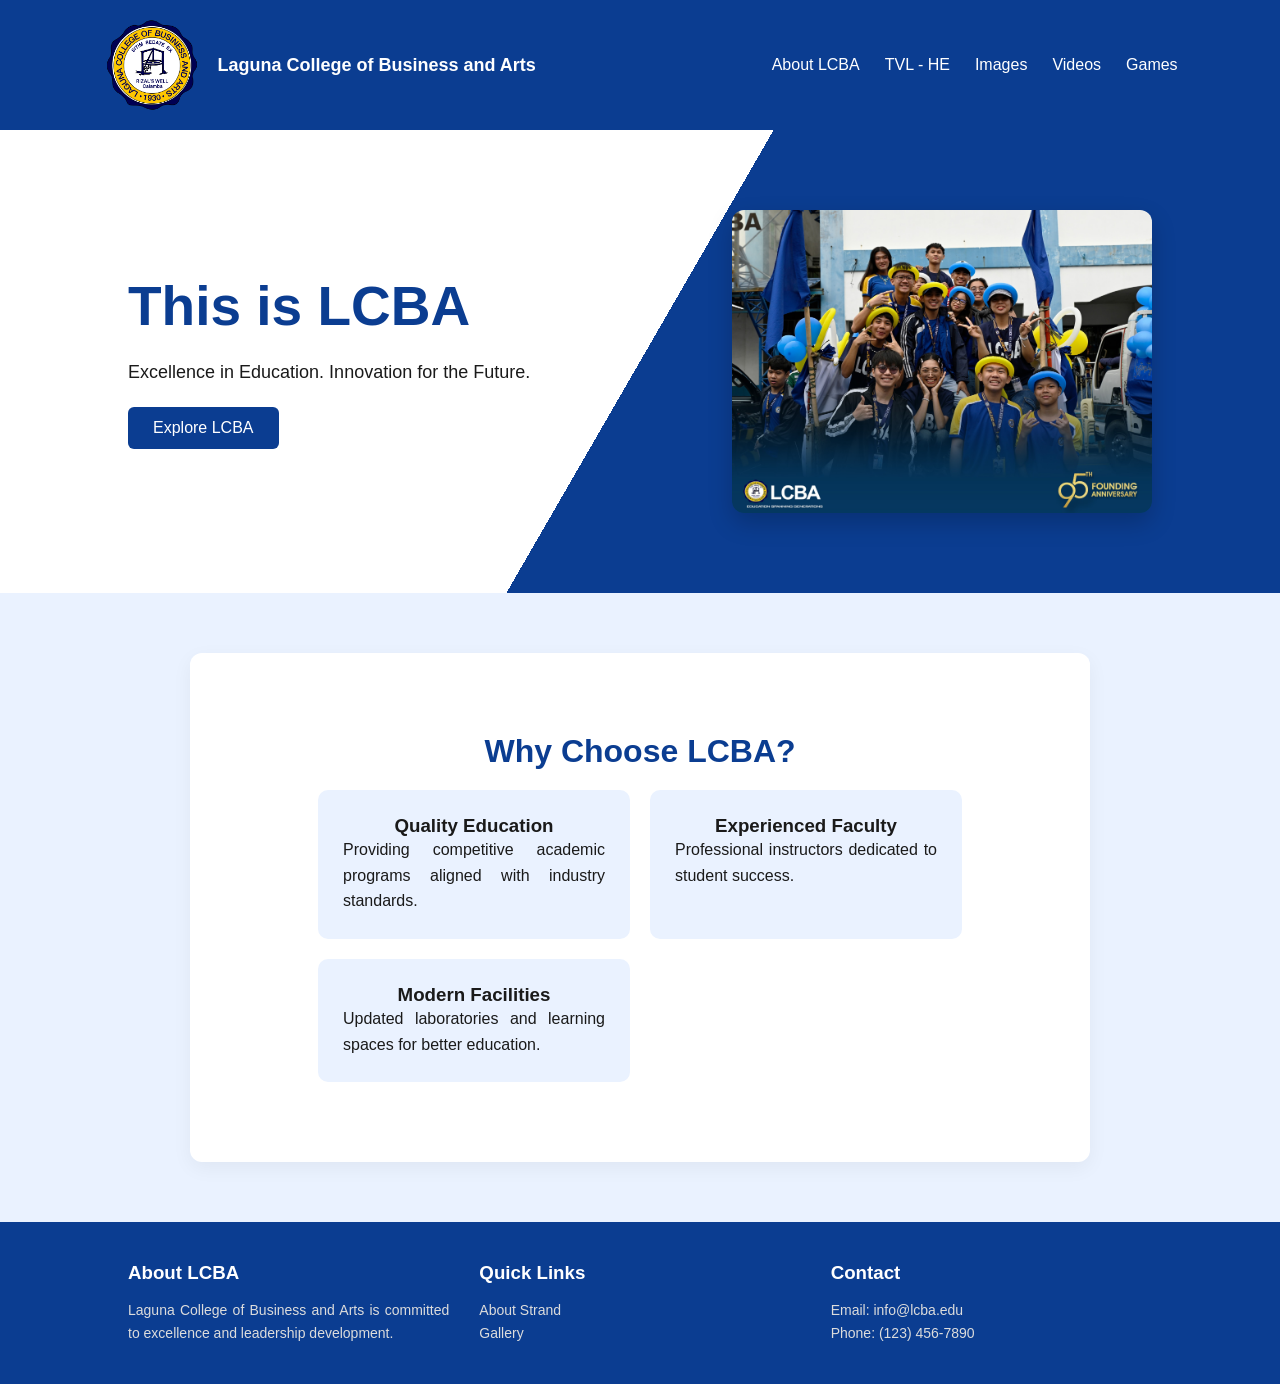
==== index.html @ 26a7df4e "Add files via upload" ====
<!DOCTYPE html>
<html>
<head>
    <title>LCBA Official Website</title>
    <link rel="stylesheet" href="style.css">
</head>
<body>

<header>
    <nav>
       <div class="logo-container">
    <img src="images/LCBA_Seal.png" alt="LCBA Logo" class="logo">
    <div class="logo-text">
        <h2>Laguna College of Business and Arts</h2>
    </div>
</div>
        <div class="menu-toggle" onclick="toggleMenu()">☰</div>
        <ul class="nav-links">
            <li><a href="about-lcba.html">About LCBA</a></li>
            <li><a href="about-strand.html">TVL - HE</a></li>
            <li><a href="image-gallery.html">Images</a></li>
            <li><a href="video-gallery.html">Videos</a></li>
            <li><a href="games.html">Games</a></li>
        </ul>
    </nav>
</header>

<section class="hero">
    <div class="hero-text">
        <h1>This is LCBA</h1>
        <p>Excellence in Education. Innovation for the Future.</p>
        <a href="about-lcba.html" class="btn">Explore LCBA</a>
    </div>
    <img src="images/students.jpg" alt="Students">
</section>

<section class="section">
    <h2>Why Choose LCBA?</h2>
    <div class="card-container">
        <div class="card">
            <h3>Quality Education</h3>
            <p>Providing competitive academic programs aligned with industry standards.</p>
        </div>
        <div class="card">
            <h3>Experienced Faculty</h3>
            <p>Professional instructors dedicated to student success.</p>
        </div>
        <div class="card">
            <h3>Modern Facilities</h3>
            <p>Updated laboratories and learning spaces for better education.</p>
        </div>
    </div>
</section>

<footer>
    <div class="footer-container">
        <div>
            <h3>About LCBA</h3>
            <p>Laguna College of Business and Arts is committed to excellence and leadership development.</p>
        </div>
        <div>
            <h3>Quick Links</h3>
            <p><a href="about-strand.html">About Strand</a></p>
            <p><a href="image-gallery.html">Gallery</a></p>
        </div>
        <div>
            <h3>Contact</h3>
            <p>Email: info@lcba.edu</p>
            <p>Phone: (123) 456-7890</p>
        </div>
    </div>
</footer>

<script src="script.js"></script>
</body>
</html>
---- style.css ----
/* ===== LCBA PROFESSIONAL BLUE & WHITE THEME ===== */

:root {
    --primary-blue: #0b3d91;
    --secondary-blue: #1e5fd9;
    --light-blue: #eaf2ff;
    --white: #ffffff;
    --dark-text: #1a1a1a;
}

* {
    margin: 0;
    padding: 0;
    box-sizing: border-box;
    font-family: 'Segoe UI', sans-serif;
}

html {
    scroll-behavior: smooth;
}

body {
    background-color: var(--light-blue);
    color: var(--dark-text);
}

/* ===== NAVIGATION ===== */

header {
    background-color: var(--primary-blue);
    padding: 15px 8%;
    position: sticky;
    top: 0;
    z-index: 1000;
}

nav {
    display: flex;
    justify-content: space-between;
    align-items: center;
}

.nav-links {
    list-style: none;
    display: flex;
}

.nav-links li {
    margin-left: 25px;
}

.nav-links a {
    text-decoration: none;
    color: var(--white);
    font-weight: 500;
    transition: 0.3s;
}

.nav-links a:hover {
    color: #90c2ff;
}

.menu-toggle {
    display: none;
    font-size: 26px;
    color: white;
    cursor: pointer;
}

/* ===== HERO SECTION ===== */

.hero {
    display: flex;
    align-items: center;
    justify-content: space-between;
    padding: 80px 10%;
    background: linear-gradient(120deg, var(--white) 50%, var(--primary-blue) 50%);
}

.hero-text {
    flex: 1;
}

.hero-text h1 {
    font-size: 55px;
    color: var(--primary-blue);
}

.hero-text p {
    margin: 20px 0;
    font-size: 18px;
}

.btn {
    display: inline-block;
    padding: 12px 25px;
    background-color: var(--primary-blue);
    color: var(--white);
    text-decoration: none;
    border-radius: 6px;
    transition: 0.3s;
}

.btn:hover {
    background-color: var(--secondary-blue);
}

.hero img {
    flex: 1;
    max-width: 420px;
    border-radius: 12px;
    box-shadow: 0 10px 25px rgba(0,0,0,0.2);
}

/* ===== SECTIONS ===== */

.section {
    padding: 80px 10%;
    background-color: var(--white);
    border-radius: 12px;
    box-shadow: 0 6px 20px rgba(0,0,0,0.05);
    opacity: 0;
    transform: translateY(20px);
    animation: fadeUp 0.8s ease forwards;
    max-width: 900px;
    margin: 60px auto;   /* centers the whole section */
    text-align: center;
}

.section h2 {
    margin-bottom: 20px;
    color: var(--primary-blue);
    font-size: 32px;
}

/* ===== CARDS ===== */

.card-container {
    display: grid;
    grid-template-columns: repeat(auto-fit, minmax(250px, 1fr));
    gap: 20px;
}

.card {
    background-color: var(--light-blue);
    padding: 25px;
    border-radius: 10px;
    transition: 0.3s;
}

.card:hover {
    transform: translateY(-5px);
}

/* ===== GALLERY ===== */

.gallery {
    display: grid;
    grid-template-columns: repeat(auto-fit, minmax(280px, 1fr));
    gap: 20px;
}

.gallery img, iframe {
    width: 100%;
    border-radius: 10px;
    transition: 0.3s;
}

.gallery img:hover {
    transform: scale(1.05);
}

/* ===== FOOTER ===== */

footer {
    background-color: var(--primary-blue);
    color: var(--white);
    padding: 40px 10%;
    margin-top: 50px;
}

.footer-container {
    display: grid;
    grid-template-columns: repeat(auto-fit, minmax(200px, 1fr));
    gap: 30px;
}

footer h3 {
    margin-bottom: 15px;
}

footer p, footer a {
    font-size: 14px;
    color: #dcdcdc;
    text-decoration: none;
}

footer a:hover {
    color: white;
}

/* ===== RESPONSIVE ===== */

@media (max-width: 768px) {

    .hero {
        flex-direction: column;
        text-align: center;
        background: var(--white);
    }

    .hero img {
        margin-top: 30px;
    }

    .nav-links {
        display: none;
        flex-direction: column;
        background-color: var(--primary-blue);
        position: absolute;
        right: 8%;
        top: 60px;
        padding: 20px;
        border-radius: 8px;
    }

    .nav-links.active {
        display: flex;
    }

    .menu-toggle {
        display: block;
    }
}

/* ===== SLIDESHOW ===== */

.slideshow-container {
  max-width: 700px;   /* resized */
  height: 350px;      /* fixed height */
  position: relative;
  margin: 30px auto;
  border-radius: 12px;
  overflow: hidden;
}

.mySlides img {
  width: 100%;
  height: 350px;      /* match container */
  object-fit: cover;  /* prevents stretching */
}

.mySlides {
  display: none;
}

.numbertext {
  color: white;
  font-size: 14px;
  padding: 8px 12px;
  position: absolute;
  top: 0;
  background-color: rgba(0,0,0,0.5);
  border-bottom-right-radius: 8px;
}

.text {
  color: white;
  font-size: 16px;
  padding: 10px;
  position: absolute;
  bottom: 0;
  width: 100%;
  text-align: center;
  background: rgba(11,61,145,0.7);
}

.dot {
  height: 14px;
  width: 14px;
  margin: 0 3px;
  background-color: #ccc;
  border-radius: 50%;
  display: inline-block;
  transition: 0.3s;
}

.dot.active {
  background-color: #0b3d91;
}

.fade {
  animation-name: fade;
  animation-duration: 1.5s;
}

@keyframes fade {
  from {opacity: .4}
  to {opacity: 1}
}

/* ===== GALLERY SLIDESHOW ===== */

.gallery-container {
  position: relative;
  max-width: 800px;
  margin: 40px auto;
}

.gallery-slide {
  display: none;
}

.gallery-slide img {
  width: 100%;
  height: 400px;
  object-fit: cover;
  border-radius: 12px;
}

/* Arrows */
.prev,
.next {
  cursor: pointer;
  position: absolute;
  top: 45%;
  padding: 12px;
  color: white;
  font-weight: bold;
  font-size: 22px;
  background-color: rgba(11,61,145,0.7);
  border-radius: 50%;
  user-select: none;
  transition: 0.3s;
}

.next {
  right: 10px;
}

.prev {
  left: 10px;
}

.prev:hover,
.next:hover {
  background-color: #0b3d91;
}

/* Caption */
.caption-container {
  text-align: center;
  background-color: #0b3d91;
  padding: 10px;
  color: white;
  border-radius: 0 0 12px 12px;
}

/* Thumbnail row */
.thumb-row {
  display: flex;
  justify-content: center;
  margin-top: 15px;
  flex-wrap: wrap;
}

.thumb-column {
  width: 100px;
  margin: 5px;
}

.thumb-column img {
  width: 100%;
  border-radius: 6px;
  cursor: pointer;
  opacity: 0.6;
  transition: 0.3s;
}

.thumb-column img:hover,
.active-thumb {
  opacity: 1;
  border: 2px solid #0b3d91;
}

/* ===== HORIZONTAL SCROLL GALLERY ===== */

.scroll-gallery-section {
  margin-top: 60px;
  text-align: center;
}

.scroll-container {
  overflow-x: auto;
  white-space: nowrap;
  padding: 20px;
  background-color: #f4f6fa;
  border-radius: 12px;
}

.scroll-container img {
  width: 350px;
  height: 230px;
  object-fit: cover;
  margin-right: 15px;
  border-radius: 10px;
  transition: 0.3s;
  cursor: pointer;
}

.scroll-container img:hover {
  transform: scale(1.05);
  box-shadow: 0 6px 15px rgba(0,0,0,0.2);
}

/* ===== LOGO STYLING ===== */

.logo-container {
  display: flex;
  align-items: center;
  gap: 15px;
}

.logo-container h2 {
    color: white;
    font-size: 18px;
    margin: 0;
    text-align: justify; /* This justifies the text */
}

.logo {
  width: 100px;      /* change size here */
  height: 100px;
  object-fit: contain;
}

.logo-text h2 {
    font-size: 18px;
    margin: 0;
    color: #ffffff; /* Change color if needed */
    font-weight: bold;
}

.site-title {
  font-size: 24px;
  font-weight: bold;
  color: white;
}

.video-section {
    text-align: center;
    padding: 60px 20px;
}

.section-subtitle {
    margin-bottom: 40px;
    color: #555;
    font-size: 16px;
}

.video-grid {
    display: grid;
    grid-template-columns: repeat(auto-fit, minmax(250px, 1fr));
    gap: 30px;
    max-width: 1100px;
    margin: 0 auto;
}

.video-card {
    background: #fff;
    border-radius: 10px;
    box-shadow: 0 4px 15px rgba(0,0,0,0.1);
    padding: 15px;
    transition: transform 0.3s ease;
}

.video-card:hover {
    transform: translateY(-5px);
}

.video-card video {
    width: 100%;
    border-radius: 8px;
}

.video-card h3 {
    margin-top: 15px;
    font-size: 16px;
    color: #333;
}

.back-btn {
    display: inline-block;
    margin-top: 40px;
}

.game-section {
    text-align: center;
    padding: 60px 20px;
}

.game-info {
    margin-bottom: 20px;
}

.ingredients {
    display: grid;
    grid-template-columns: repeat(auto-fit, minmax(120px, 1fr));
    gap: 15px;
    max-width: 600px;
    margin: 20px auto;
}


.ingredients button:hover {
    background-color: var(--secondary-blue);
}

#result {
    font-weight: bold;
    margin-top: 20px;
}


@keyframes fadeUp {
    to {
        opacity: 1;
        transform: translateY(0);
    }
}

/* Justify paragraph text */
p {
  text-align: justify;
  line-height: 1.6;
}

.section p {
  text-align: justify;
}

/* ===== GAME UI IMPROVEMENTS ===== */

.game-section {
    text-align: center;
}

.game-info {
    background: #f4f6fa;
    padding: 20px;
    border-radius: 12px;
    margin-bottom: 25px;
    box-shadow: 0 5px 15px rgba(0,0,0,0.1);
}

#time {
    font-size: 28px;
    font-weight: bold;
    color: red;
}

#score {
    font-size: 24px;
    font-weight: bold;
    color: green;
}

.ingredients button {
    padding: 12px 18px;
    margin: 8px;
    border: none;
    border-radius: 8px;
    cursor: pointer;
    background-color: #0b3d91;
    color: white;
    transition: 0.3s;
}

.ingredients button:hover {
    transform: scale(1.05);
}

.ingredients button.correct {
    background-color: green;
}

.ingredients button.wrong {
    background-color: red;
}

.ingredients button:disabled {
    opacity: 0.5;
    cursor: not-allowed;
}

.start-btn {
    background-color: orange;
    margin-top: 20px;
}

#result {
    font-size: 20px;
    font-weight: bold;
    margin-top: 20px;
}

/* ===== GAME OVER SCREEN ===== */

.game-over {
    display: none;
    position: fixed;
    top: 0;
    left: 0;
    width: 100%;
    height: 100%;
    background: rgba(0,0,0,0.7);
    justify-content: center;
    align-items: center;
    z-index: 1000;
}

.game-over-content {
    background: white;
    padding: 40px;
    border-radius: 15px;
    text-align: center;
    width: 350px;
    box-shadow: 0 10px 25px rgba(0,0,0,0.3);
}

.game-over-content h2 {
    margin-bottom: 15px;
}
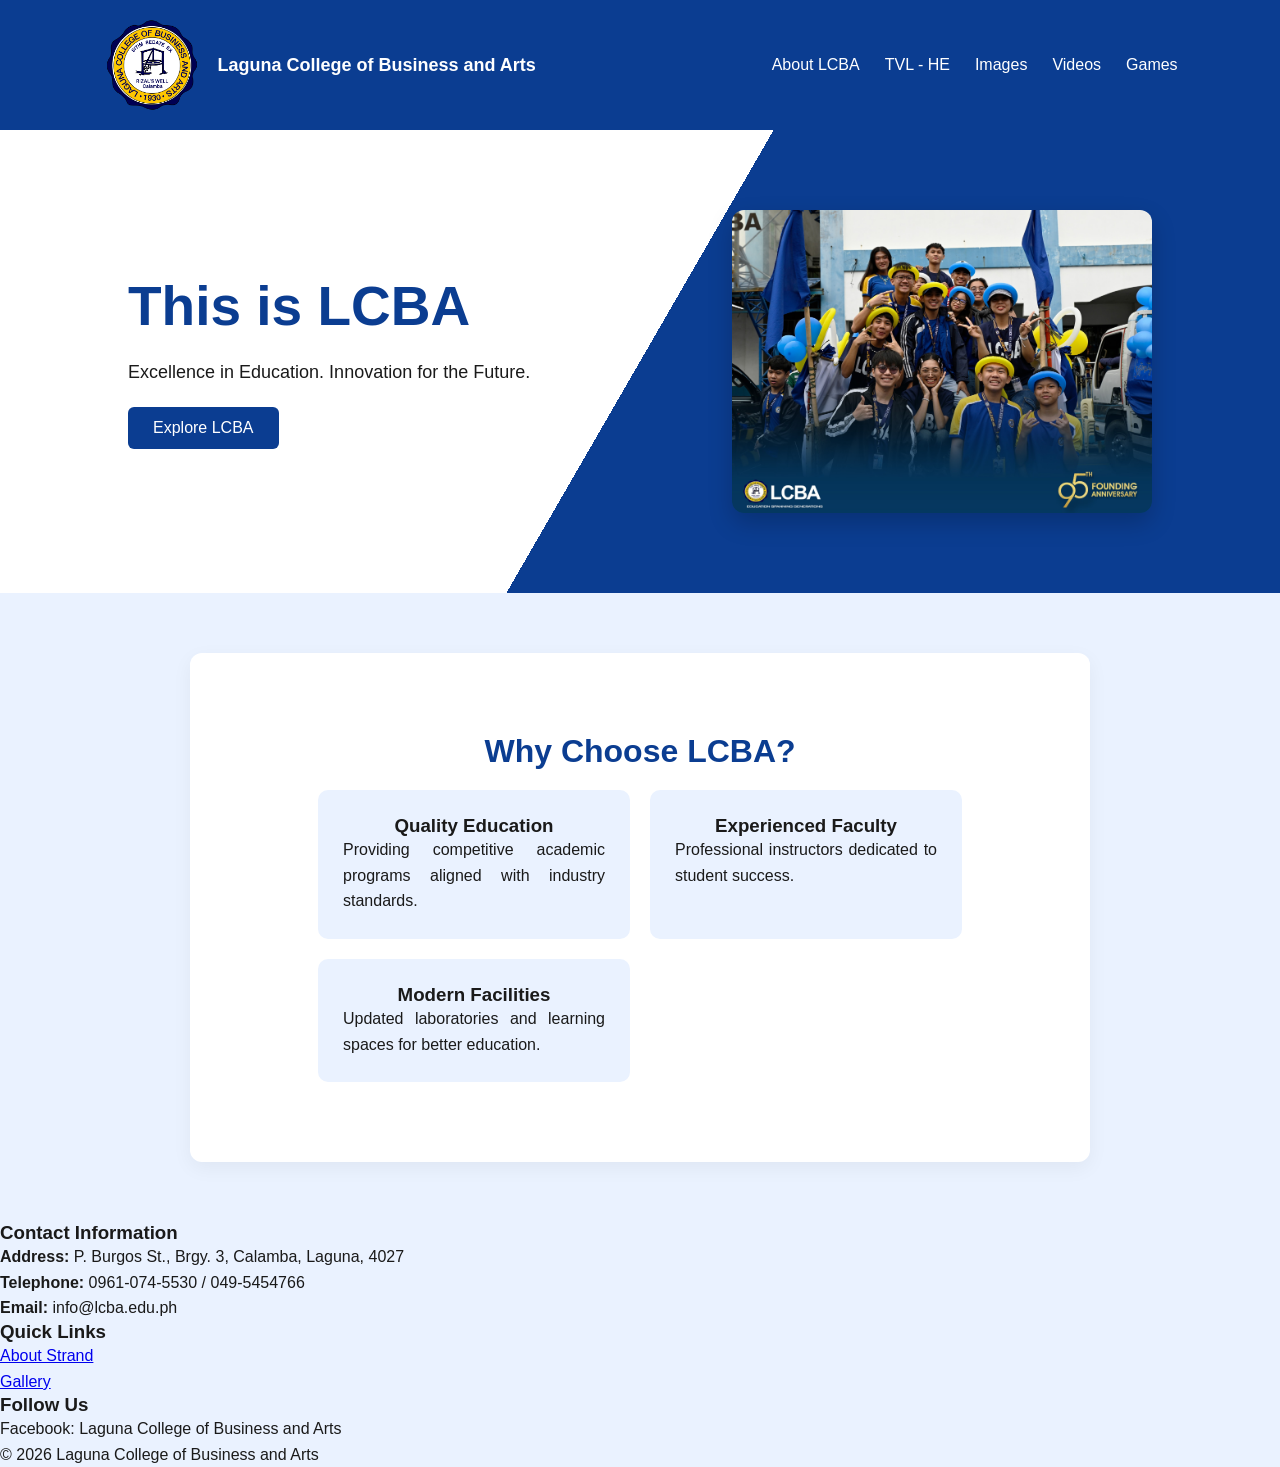
==== commit 9202cf4f: "Update index.html" ====
--- a/index.html
+++ b/index.html
@@ -52,25 +52,30 @@
     </div>
 </section>
 
-<footer>
-    <div class="footer-container">
-        <div>
-            <h3>About LCBA</h3>
-            <p>Laguna College of Business and Arts is committed to excellence and leadership development.</p>
-        </div>
-        <div>
-            <h3>Quick Links</h3>
-            <p><a href="about-strand.html">About Strand</a></p>
-            <p><a href="image-gallery.html">Gallery</a></p>
-        </div>
-        <div>
-            <h3>Contact</h3>
-            <p>Email: info@lcba.edu</p>
-            <p>Phone: (123) 456-7890</p>
-        </div>
-    </div>
+<div class="footer-section">
+<h3>Contact Information</h3>
+<p><strong>Address:</strong> P. Burgos St., Brgy. 3, Calamba, Laguna, 4027</p>
+<p><strong>Telephone:</strong>  0961-074-5530 / 049-5454766 </p>
+<p><strong>Email:</strong> info@lcba.edu.ph</p>
+    <div> <h3>Quick Links</h3> <p>
+        <a href="about-strand.html">About Strand</a></p> 
+        <p><a href="image-gallery.html">Gallery</a></p> </div>
+</div>
+
+<div class="footer-section">
+<h3>Follow Us</h3>
+<p>Facebook: Laguna College of Business and Arts</p>
+</div>
+
+</div>
+
+<div class="footer-bottom">
+<p>© 2026 Laguna College of Business and Arts </p>
+</div>
+
 </footer>
 
 <script src="script.js"></script>
 </body>
-</html>+
+</html>
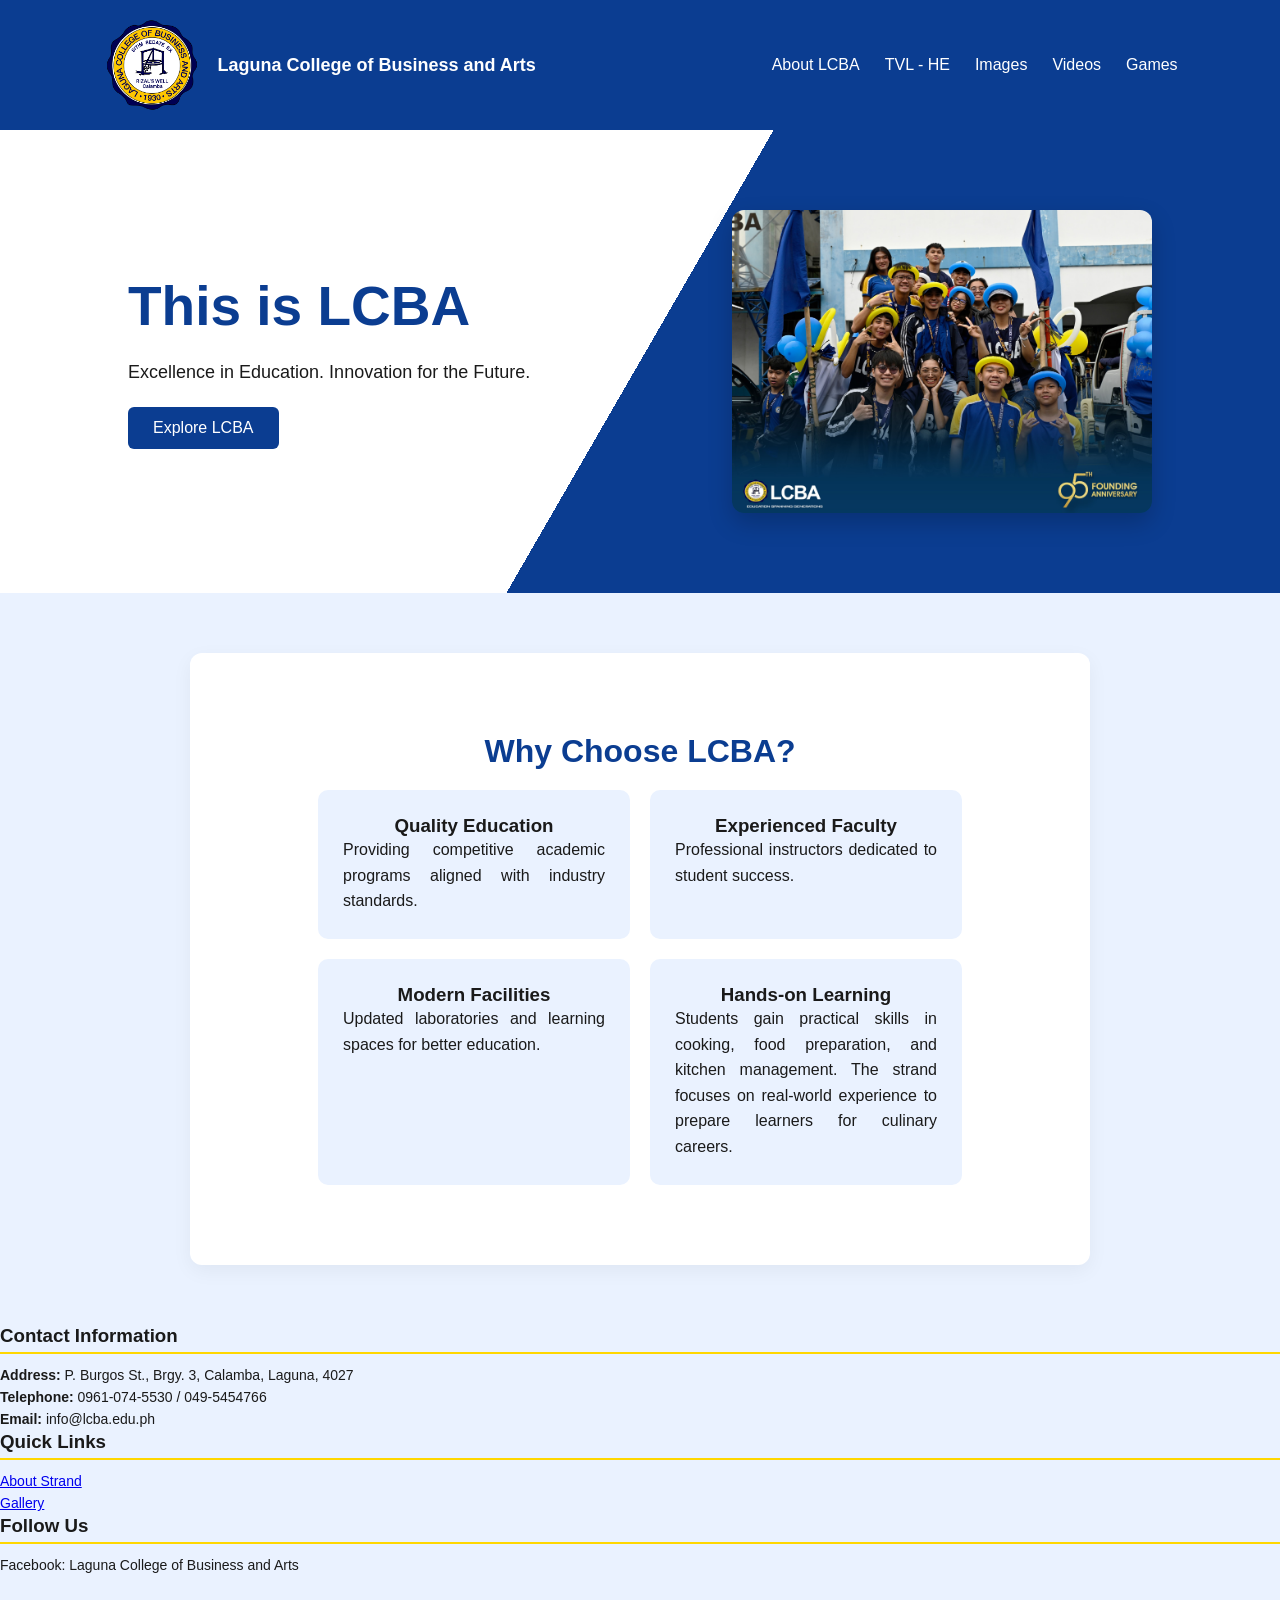
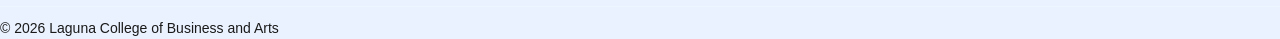
==== commit a8bb4d26: "Update index.html" ====
--- a/index.html
+++ b/index.html
@@ -49,6 +49,11 @@
             <h3>Modern Facilities</h3>
             <p>Updated laboratories and learning spaces for better education.</p>
         </div>
+        <div class="card">
+        <h3>Hands-on Learning</h3>
+        <p> Students gain practical skills in cooking, food preparation, and kitchen management. 
+        The strand focuses on real-world experience to prepare learners for culinary careers. </p>
+</div>
     </div>
 </section>
 
@@ -79,3 +84,4 @@
 </body>
 
 </html>
+
--- a/style.css
+++ b/style.css
@@ -172,31 +172,44 @@
 
 /* ===== FOOTER ===== */
 
-footer {
-    background-color: var(--primary-blue);
-    color: var(--white);
-    padding: 40px 10%;
-    margin-top: 50px;
-}
-
-.footer-container {
-    display: grid;
-    grid-template-columns: repeat(auto-fit, minmax(200px, 1fr));
-    gap: 30px;
-}
-
-footer h3 {
-    margin-bottom: 15px;
-}
-
-footer p, footer a {
-    font-size: 14px;
-    color: #dcdcdc;
-    text-decoration: none;
-}
-
-footer a:hover {
-    color: white;
+.site-footer{
+background:#002244;
+color:white;
+padding:40px 20px;
+margin-top:50px;
+}
+
+.footer-container{
+display:flex;
+justify-content:space-between;
+flex-wrap:wrap;
+max-width:1200px;
+margin:auto;
+gap:30px;
+}
+
+.footer-section{
+flex:1;
+min-width:250px;
+}
+
+.footer-section h3{
+margin-bottom:10px;
+border-bottom:2px solid #FFD700;
+padding-bottom:5px;
+}
+
+.footer-section p{
+font-size:14px;
+line-height:1.6;
+}
+
+.footer-bottom{
+text-align:center;
+margin-top:30px;
+border-top:1px solid rgba(255,255,255,0.2);
+padding-top:10px;
+font-size:14px;
 }
 
 /* ===== RESPONSIVE ===== */
@@ -630,4 +643,5 @@
 
 .game-over-content h2 {
     margin-bottom: 15px;
-}+
+}
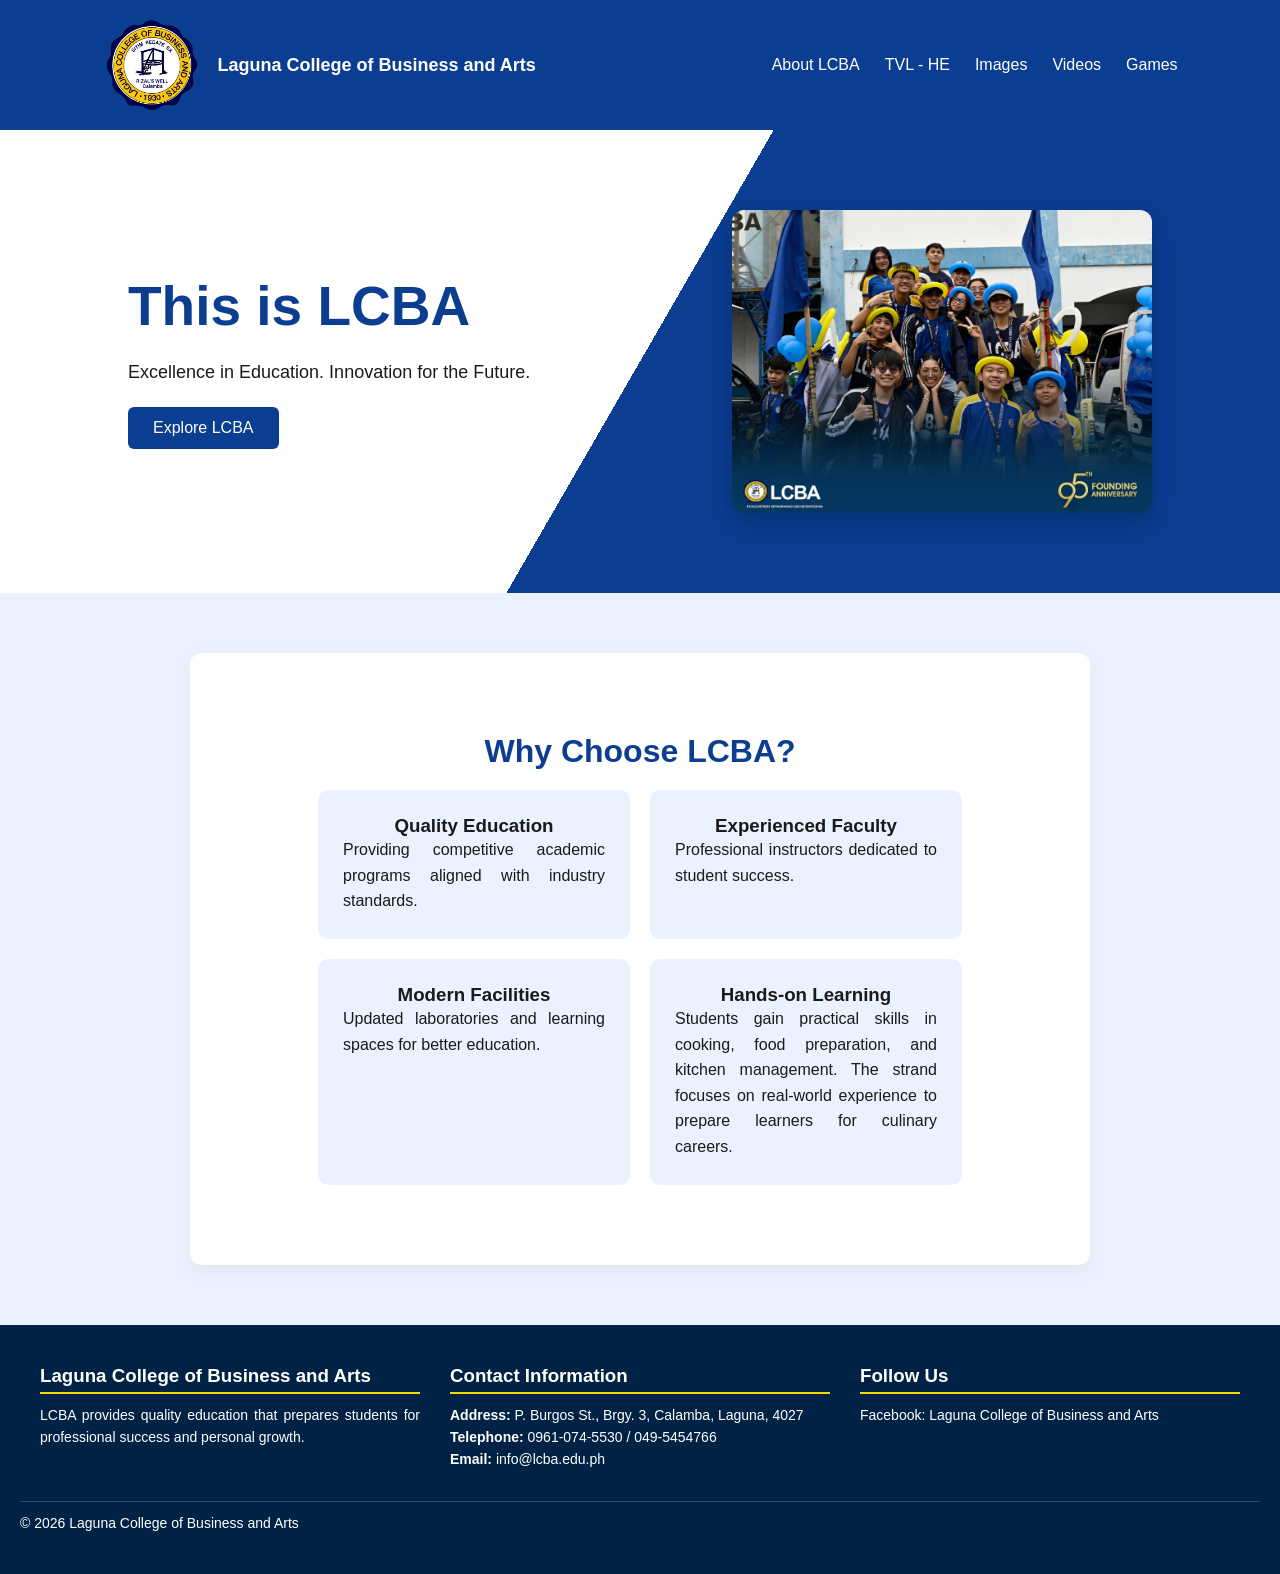
==== commit 0ea734f7: "Update index.html" ====
--- a/index.html
+++ b/index.html
@@ -57,14 +57,20 @@
     </div>
 </section>
 
+<footer class="site-footer">
+
+<div class="footer-container">
+
+<div class="footer-section">
+<h3>Laguna College of Business and Arts</h3>
+<p>LCBA provides quality education that prepares students for professional success and personal growth.</p>
+</div>
+
 <div class="footer-section">
 <h3>Contact Information</h3>
 <p><strong>Address:</strong> P. Burgos St., Brgy. 3, Calamba, Laguna, 4027</p>
-<p><strong>Telephone:</strong>  0961-074-5530 / 049-5454766 </p>
+<p><strong>Telephone:</strong> 0961-074-5530 / 049-5454766 </p>
 <p><strong>Email:</strong> info@lcba.edu.ph</p>
-    <div> <h3>Quick Links</h3> <p>
-        <a href="about-strand.html">About Strand</a></p> 
-        <p><a href="image-gallery.html">Gallery</a></p> </div>
 </div>
 
 <div class="footer-section">
@@ -75,7 +81,7 @@
 </div>
 
 <div class="footer-bottom">
-<p>© 2026 Laguna College of Business and Arts </p>
+<p>© 2026 Laguna College of Business and Arts</p>
 </div>
 
 </footer>
@@ -85,3 +91,4 @@
 
 </html>
 
+
